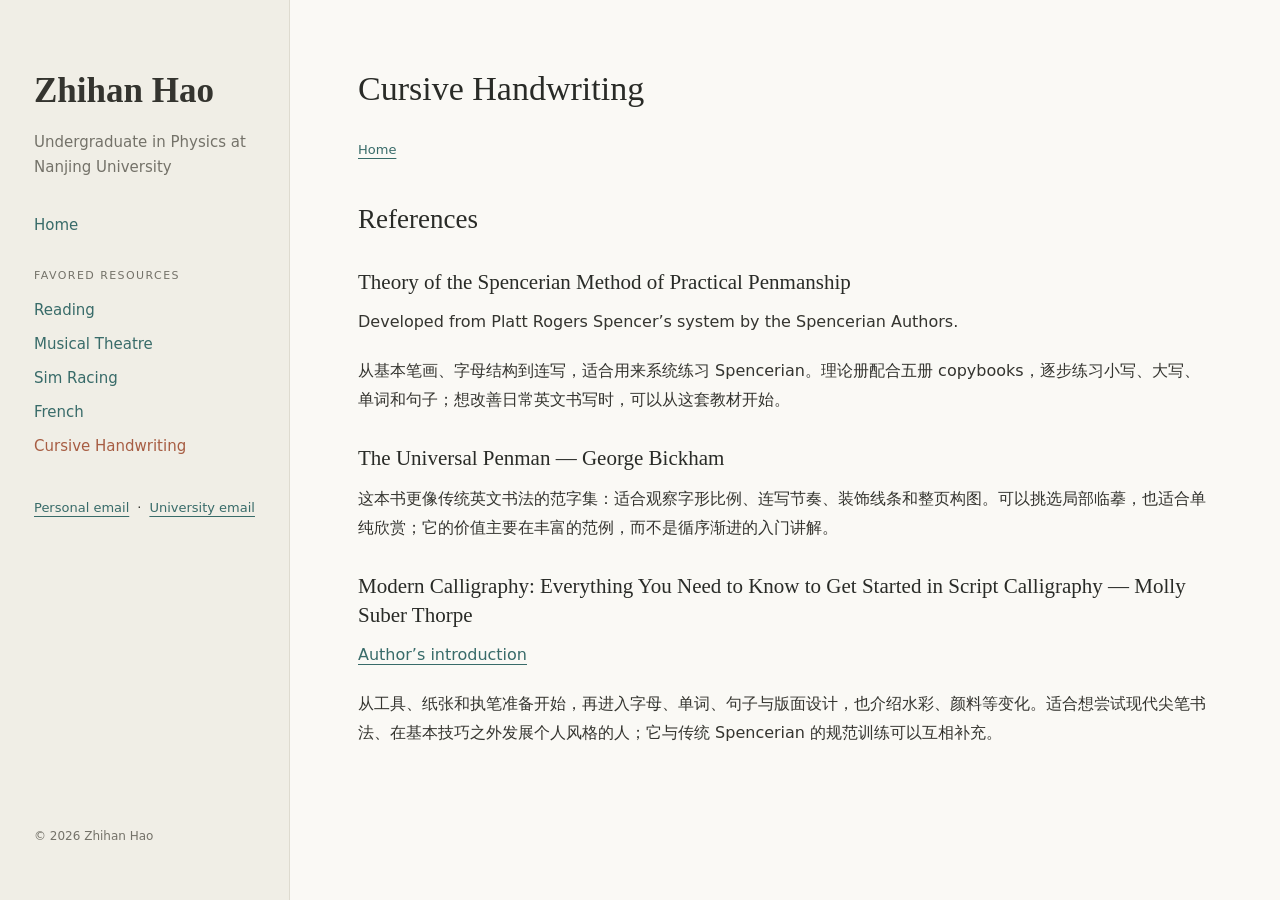
==== cursive.html @ 194e8b99 "Publish personal homepage" ====
<!doctype html>
<html lang="en"><head><meta charset="utf-8"><meta name="viewport" content="width=device-width, initial-scale=1"><meta name="description" content="Zhihan Hao — Physics undergraduate at Nanjing University. Academic interests, reading, and favored resources."><title>Cursive Handwriting · Zhihan Hao</title><link rel="stylesheet" href="style.css"></head>
<body><a class="skip" href="#main">Skip to content</a><aside><div class="identity"><a class="name" href="index.html">Zhihan Hao</a><p class="subtitle">Undergraduate in Physics at Nanjing University</p></div><nav aria-label="Main navigation"><a class="nav-home" href="index.html">Home</a><span class="nav-label">Favored Resources</span><a  href="reading.html">Reading</a><a  href="musical.html">Musical Theatre</a><a  href="sim-racing.html">Sim Racing</a><a  href="french.html">French</a><a aria-current="page" href="cursive.html">Cursive Handwriting</a></nav><div class="contacts"><p><a href="mailto:hzh470891@gmail.com">Personal email</a> · <a href="mailto:241503020@smail.nju.edu.cn">University email</a></p></div><p class="footer">© 2026 Zhihan Hao</p></aside><main id="main"><h1 id="cursive-handwriting">Cursive Handwriting</h1>
<p><a href="index.html#favored-resources">Home</a></p>
<h2 id="references">References</h2>
<h3 id="theory-of-the-spencerian-method-of-practical-penmanship">Theory of the Spencerian Method of Practical Penmanship</h3>
<p>Developed from Platt Rogers Spencer’s system by the Spencerian Authors.</p>
<p>从基本笔画、字母结构到连写，适合用来系统练习 Spencerian。理论册配合五册 copybooks，逐步练习小写、大写、单词和句子；想改善日常英文书写时，可以从这套教材开始。</p>
<h3 id="the-universal-penman-george-bickham">The Universal Penman — George Bickham</h3>
<p>这本书更像传统英文书法的范字集：适合观察字形比例、连写节奏、装饰线条和整页构图。可以挑选局部临摹，也适合单纯欣赏；它的价值主要在丰富的范例，而不是循序渐进的入门讲解。</p>
<h3 id="modern-calligraphy-everything-you-need-to-know-to-get-started-in-script-calligraphy-molly-suber-thorpe">Modern Calligraphy: Everything You Need to Know to Get Started in Script Calligraphy — Molly Suber Thorpe</h3>
<p><a href="https://mollysuberthorpe.com/shop/p/modern-calligraphy-book">Author’s introduction</a></p>
<p>从工具、纸张和执笔准备开始，再进入字母、单词、句子与版面设计，也介绍水彩、颜料等变化。适合想尝试现代尖笔书法、在基本技巧之外发展个人风格的人；它与传统 Spencerian 的规范训练可以互相补充。</p></main></body></html>
---- style.css ----
:root{color-scheme:light;--paper:#faf9f5;--side:#f0eee6;--ink:#34342f;--muted:#747269;--link:#386b69;--accent:#a75d43;--line:#dedbd0}*{box-sizing:border-box}html{scroll-behavior:smooth}body{margin:0;background:var(--paper);color:var(--ink);font-family:system-ui,-apple-system,BlinkMacSystemFont,"Segoe UI","Noto Sans CJK SC",sans-serif;font-size:16px;line-height:1.8}a{color:var(--link);text-decoration-thickness:1px;text-underline-offset:4px}a:hover{color:var(--accent)}aside{position:fixed;inset:0 auto 0 0;width:290px;padding:70px 34px 32px;background:var(--side);border-right:1px solid var(--line);display:flex;flex-direction:column}.name{font-family:Georgia,"Times New Roman",serif;font-size:35px;font-weight:600;line-height:1.2;color:var(--ink);text-decoration:none}.subtitle{color:var(--muted);font-size:15px;line-height:1.65;margin:18px 0 32px}nav{display:flex;flex-direction:column;align-items:flex-start;gap:7px}nav a{text-decoration:none;font-size:15px}nav a[aria-current=page]{color:var(--accent)}.nav-label{font-size:11px;text-transform:uppercase;letter-spacing:.13em;color:var(--muted);margin:20px 0 5px}.contacts{margin-top:36px;font-size:13px}.contacts p{display:flex;flex-wrap:wrap;gap:8px}.footer{margin-top:auto;padding-top:40px;font-size:12px;color:var(--muted)}main{margin-left:290px;max-width:1070px;padding:66px 68px 90px}h1,h2,h3{font-family:Georgia,"Times New Roman",serif;font-weight:500;line-height:1.35;color:#292b27}h1{font-size:34px;margin:0 0 26px}h2{font-size:27px;margin:40px 0 18px}h3{font-size:21px;margin:30px 0 12px}main>h2:first-child{margin-top:0}p{margin:0 0 20px}ul{padding-left:23px;margin:12px 0 24px}li{padding-left:4px;margin:8px 0}em{font-family:Georgia,"Times New Roman",serif;font-size:1.04em}main>p:first-of-type:has(a[href*="index.html"]){font-size:13px;color:var(--muted)}.skip{position:fixed;top:-100px;left:20px;background:var(--paper);padding:10px;z-index:2}.skip:focus{top:10px}a:focus-visible{outline:2px solid var(--accent);outline-offset:5px}@media(max-width:760px){aside{position:static;width:auto;padding:30px 25px 22px;border-right:0;border-bottom:1px solid var(--line)}.name{font-size:30px}.subtitle{margin:10px 0 18px}nav{flex-direction:row;flex-wrap:wrap;gap:8px 18px}.nav-label{flex-basis:100%;margin:8px 0 0}.contacts{margin-top:18px}.contacts p{margin-bottom:0}.footer{display:none}main{margin-left:0;padding:32px 25px 60px}h1{font-size:30px}h2{font-size:25px}h3{font-size:20px}}@media(prefers-reduced-motion:reduce){html{scroll-behavior:auto}}
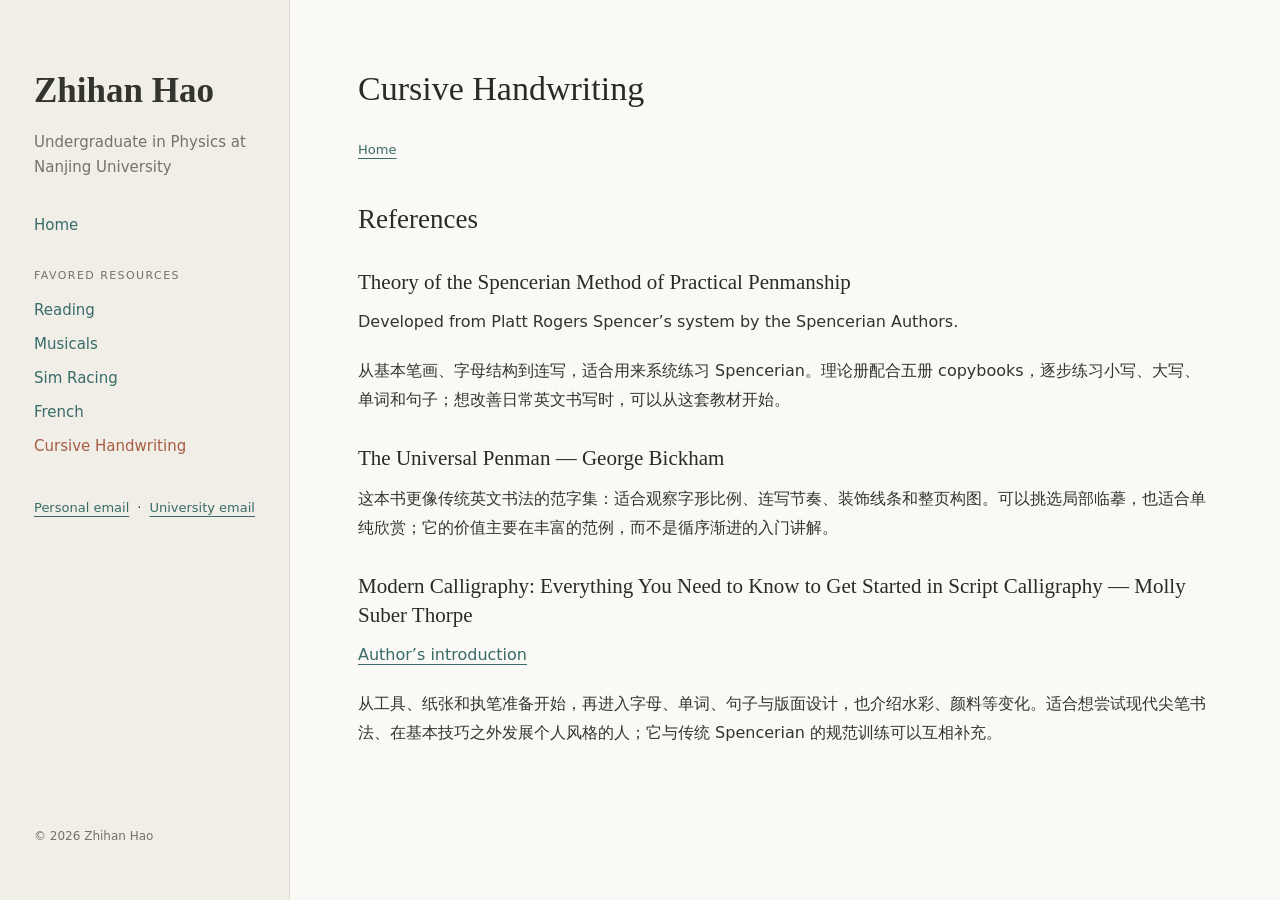
==== commit 674cde61: "Update personal homepage" ====
--- a/cursive.html
+++ b/cursive.html
@@ -1,6 +1,6 @@
 <!doctype html>
 <html lang="en"><head><meta charset="utf-8"><meta name="viewport" content="width=device-width, initial-scale=1"><meta name="description" content="Zhihan Hao — Physics undergraduate at Nanjing University. Academic interests, reading, and favored resources."><title>Cursive Handwriting · Zhihan Hao</title><link rel="stylesheet" href="style.css"></head>
-<body><a class="skip" href="#main">Skip to content</a><aside><div class="identity"><a class="name" href="index.html">Zhihan Hao</a><p class="subtitle">Undergraduate in Physics at Nanjing University</p></div><nav aria-label="Main navigation"><a class="nav-home" href="index.html">Home</a><span class="nav-label">Favored Resources</span><a  href="reading.html">Reading</a><a  href="musical.html">Musical Theatre</a><a  href="sim-racing.html">Sim Racing</a><a  href="french.html">French</a><a aria-current="page" href="cursive.html">Cursive Handwriting</a></nav><div class="contacts"><p><a href="mailto:hzh470891@gmail.com">Personal email</a> · <a href="mailto:241503020@smail.nju.edu.cn">University email</a></p></div><p class="footer">© 2026 Zhihan Hao</p></aside><main id="main"><h1 id="cursive-handwriting">Cursive Handwriting</h1>
+<body><a class="skip" href="#main">Skip to content</a><aside><div class="identity"><a class="name" href="index.html">Zhihan Hao</a><p class="subtitle">Undergraduate in Physics at Nanjing University</p></div><nav aria-label="Main navigation"><a class="nav-home" href="index.html">Home</a><span class="nav-label">Favored Resources</span><a  href="reading.html">Reading</a><a  href="musical.html">Musicals</a><a  href="sim-racing.html">Sim Racing</a><a  href="french.html">French</a><a aria-current="page" href="cursive.html">Cursive Handwriting</a></nav><div class="contacts"><p><a href="mailto:hzh470891@gmail.com">Personal email</a> · <a href="mailto:241503020@smail.nju.edu.cn">University email</a></p></div><p class="footer">© 2026 Zhihan Hao</p></aside><main id="main"><h1 id="cursive-handwriting">Cursive Handwriting</h1>
 <p><a href="index.html#favored-resources">Home</a></p>
 <h2 id="references">References</h2>
 <h3 id="theory-of-the-spencerian-method-of-practical-penmanship">Theory of the Spencerian Method of Practical Penmanship</h3>
